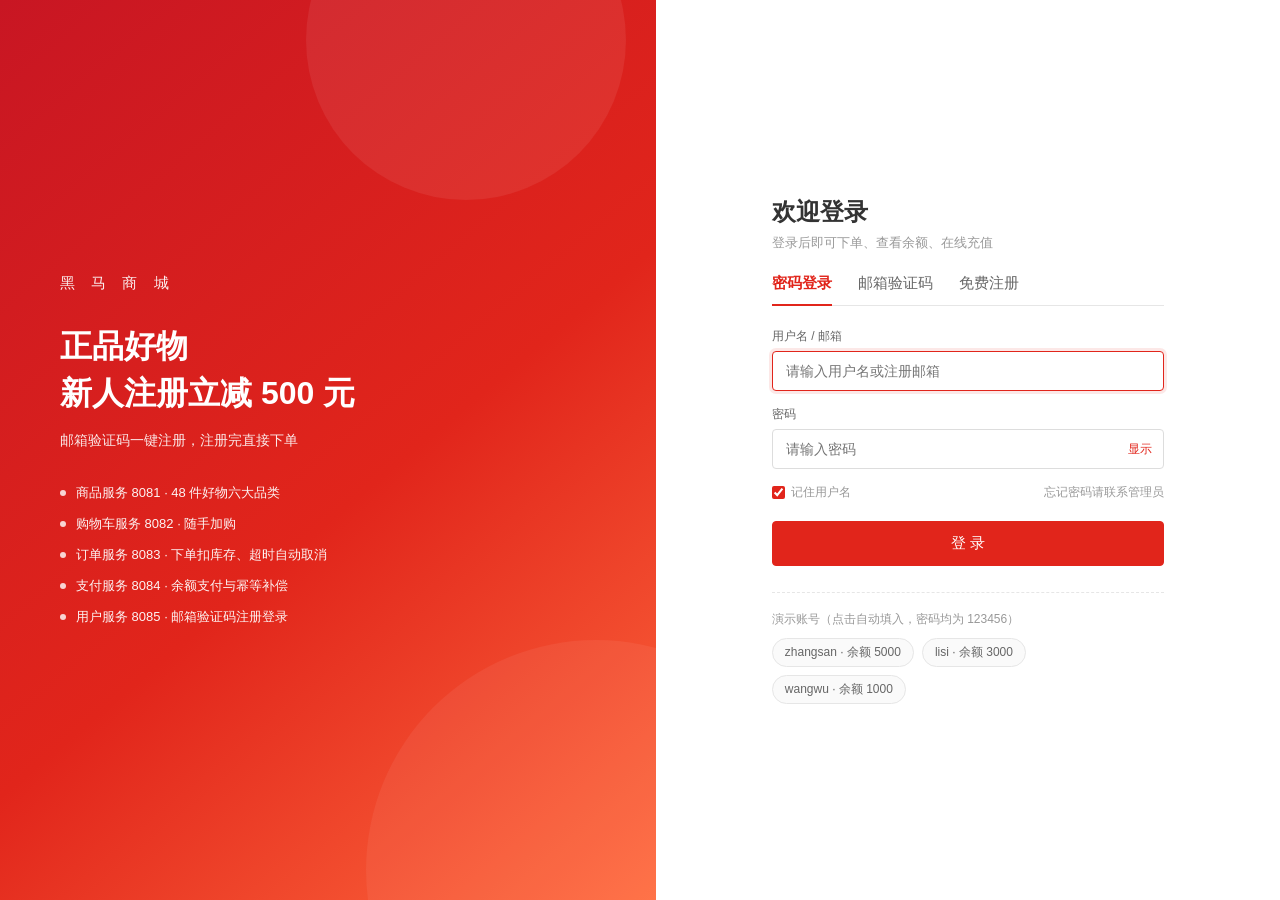
==== frontend/index.html @ a3d14e92 "hmall 微服务电商系统：5 个 Spring Cloud 服务 + 京东风格静态前端 - 服务：item / cart / order / pay / user，8081~8085，Nacos A" ====
<!DOCTYPE html>
<html lang="zh-CN">
<head>
<meta charset="UTF-8">
<meta name="viewport" content="width=device-width, initial-scale=1.0">
<title>黑马商城 · 正品低价、品质保障</title>
<link rel="stylesheet" href="styles.css">
</head>
<body>

<!-- ==================== 顶部工具条 ==================== -->
<div class="topbar">
  <div class="topbar-inner">
    <div class="tb-left">
      <span class="tb-loc">广东</span>
      <i class="tb-sep"></i>
      <span class="tb-hi">你好，<b id="tbUser">请登录</b></span>
      <a class="tb-accent" id="tbAuthLink" href="login.html">登录 / 注册</a>
    </div>
    <div class="tb-right">
      <button class="tb-link" data-nav="orders">我的订单</button>
      <i class="tb-sep"></i>
      <button class="tb-link" data-nav="recharge">我的钱包</button>
      <i class="tb-sep"></i>
      <button class="tb-link" id="logoutBtn">退出登录</button>
    </div>
  </div>
</div>

<!-- ==================== 主导航：LOGO + 搜索 + 购物车 ==================== -->
<div class="site-head">
  <div class="head-inner">
    <a class="logo" href="javascript:;" data-nav="shop">
      黑马商城<span class="logo-sub">H·MALL</span>
    </a>

    <div class="search">
      <div class="search-box">
        <input id="searchInput" type="text" autocomplete="off"
               placeholder="搜索商品，如 手机 / 耳机 / 华为 / 空调">
        <button id="searchBtn" class="search-btn">搜 索</button>
      </div>
      <div class="hotwords">
        <span class="hot-label">热门搜索：</span>
        <button data-kw="手机">手机</button>
        <button data-kw="耳机">耳机</button>
        <button data-kw="笔记本">笔记本</button>
        <button data-kw="空调">空调</button>
        <button data-kw="手表">手表</button>
        <button data-kw="充电宝">充电宝</button>
      </div>
    </div>

    <button class="cart-entry" data-nav="cart">
      <i class="cart-ico">&#128722;</i>
      <span>我的购物车</span>
      <em id="cartBadge" class="cart-badge hidden">0</em>
    </button>
  </div>
</div>

<main class="page">
  <!-- ==================== 商品页 ==================== -->
  <section id="view-shop" class="view active">

    <div class="hero">
      <!-- 左侧分类导航 -->
      <aside class="cats">
        <div class="cats-title">全部商品分类</div>
        <ul id="catList" class="cat-list"></ul>
      </aside>

      <!-- 中间主视觉 -->
      <div class="hero-mid">
        <div class="slider" id="slider">
          <div class="slide s1 active">
            <div class="slide-txt">
              <h2>数码好物节</h2>
              <p>手机 · 电脑 · 影音 全场现货</p>
              <span class="slide-tag">5 个微服务真实链路下单</span>
            </div>
          </div>
          <div class="slide s2">
            <div class="slide-txt">
              <h2>新人礼金 500 元</h2>
              <p>邮箱验证码注册即送，直接下单</p>
              <span class="slide-tag">注册 → 下单 → 支付 一步到位</span>
            </div>
          </div>
          <div class="slide s3">
            <div class="slide-txt">
              <h2>家电焕新季</h2>
              <p>空调 · 冰箱 · 洗衣机 一级能效</p>
              <span class="slide-tag">以旧换新 · 送装一体</span>
            </div>
          </div>
          <div class="slider-dots" id="sliderDots"></div>
        </div>

        <div class="hero-sub">
          <button class="sub-item" data-cat="手机通讯"><b>手机通讯</b><span>新品直降</span></button>
          <button class="sub-item" data-cat="电脑办公"><b>电脑办公</b><span>办公首选</span></button>
          <button class="sub-item" data-cat="家用电器"><b>家用电器</b><span>一级能效</span></button>
          <button class="sub-item" data-cat="影音娱乐"><b>影音娱乐</b><span>沉浸体验</span></button>
        </div>
      </div>

      <!-- 右侧用户卡 -->
      <aside class="user-card">
        <div class="uc-top">
          <i class="avatar" id="avatar">–</i>
          <div class="uc-id">
            <div class="uc-name" id="username">--</div>
            <div class="uc-tip">欢迎回到黑马商城</div>
          </div>
        </div>
        <div class="uc-balance">
          <span>账户余额</span>
          <div><b id="balance">--</b><small>元</small></div>
        </div>
        <div class="uc-actions">
          <button class="btn small primary" id="rechargeBtn">充值</button>
          <button class="btn small" data-nav="orders">我的订单</button>
        </div>
        <ul class="uc-service">
          <li><i>&#128666;</i> 极速配送 · 次日达</li>
          <li><i>&#128737;</i> 正品保障 · 假一赔十</li>
          <li><i>&#128295;</i> 7 天无理由退货</li>
        </ul>
      </aside>
    </div>

    <!-- 秒杀楼层 -->
    <section class="floor seckill-floor">
      <div class="floor-head">
        <h2><i class="sk-ico">&#9889;</i>限时秒杀</h2>
        <div class="sk-countdown">
          <span class="sk-cd-tip">距本场结束</span>
          <span class="sk-cd-box" id="skCd">--:--:--</span>
        </div>
        <span class="floor-tip" id="skTip">手慢无 · 每人限购一件</span>
      </div>
      <div id="seckillGrid" class="goods-grid sk-grid"></div>
      <div id="skEmpty" class="empty hidden">当前暂无进行中的秒杀活动</div>
    </section>

    <!-- 推荐楼层 -->
    <section class="floor">
      <div class="floor-head">
        <h2>为你推荐</h2>
        <span class="floor-tip" id="resultTip">全场好物</span>
      </div>
      <div id="productGrid" class="goods-grid"></div>
      <div id="shopEmpty" class="empty hidden">没有找到相关商品，换个关键词试试</div>
    </section>
  </section>

  <!-- ==================== 购物车页 ==================== -->
  <section id="view-cart" class="view">
    <div class="page-head">
      <h2>我的购物车</h2>
      <a href="javascript:;" data-nav="shop" class="back-link">继续购物 &gt;</a>
    </div>
    <div id="cartList" class="cart-list"></div>
    <div id="cartFooter" class="cart-footer hidden">
      <div class="cart-sum">合计（不含运费）：<b id="cartTotal">0.00</b> 元</div>
      <button id="checkoutBtn" class="btn primary">去结算</button>
    </div>
  </section>

  <!-- ==================== 订单页 ==================== -->
  <section id="view-orders" class="view">
    <div class="page-head">
      <h2>我的订单</h2>
      <a href="javascript:;" data-nav="shop" class="back-link">继续购物 &gt;</a>
    </div>
    <div id="orderList" class="order-list"></div>
  </section>
</main>

<footer class="foot">
  <div class="foot-inner">
    <div class="foot-links">
      <span>关于我们</span><span>联系我们</span><span>商家入驻</span><span>售后服务</span><span>隐私政策</span>
    </div>
    <p class="foot-note">黑马商城 hmall · Spring Cloud 微服务演示项目 · 商品 8081 / 购物车 8082 / 订单 8083 / 支付 8084 / 用户 8085</p>
  </div>
</footer>

<!-- 结算弹窗 -->
<div id="modal" class="modal-mask hidden">
  <div class="modal">
    <h3 id="modalTitle">确认订单</h3>
    <div id="modalBody"></div>
    <div class="modal-actions">
      <button class="btn" id="modalCancel">取消</button>
      <button class="btn primary" id="modalOk">确定</button>
    </div>
  </div>
</div>

<div id="toast" class="toast hidden"></div>

<script src="session.js"></script>
<script src="app.js"></script>
</body>
</html>
---- frontend/styles.css ----
/* ============================================================
   黑马商城 · 京东风格样式
   配色沿用京东：主红 #e1251b，页面底 #f4f4f4，正文 #333
   ============================================================ */
* { box-sizing: border-box; margin: 0; padding: 0; }

:root {
  --red: #e1251b;
  --red-dark: #c81623;
  --orange: #ff6700;
  --ink: #333;
  --ink-2: #666;
  --ink-3: #999;
  --line: #e6e6e6;
  --bg: #f4f4f4;
  --radius: 8px;
}

body {
  font-family: "PingFang SC", "Microsoft YaHei", "Noto Sans CJK SC", sans-serif;
  background: var(--bg);
  color: var(--ink);
  font-size: 14px;
  -webkit-font-smoothing: antialiased;
}
.hidden { display: none !important; }
button { font-family: inherit; }
a { text-decoration: none; color: inherit; }

/* ==================== 顶部工具条 ==================== */
.topbar { background: #e3e4e5; border-bottom: 1px solid #ddd; font-size: 12px; color: var(--ink-2); }
.topbar-inner {
  max-width: 1200px; margin: 0 auto; height: 32px;
  display: flex; align-items: center; justify-content: space-between;
}
.tb-left, .tb-right { display: flex; align-items: center; gap: 10px; }
.tb-loc { color: var(--ink-2); }
.tb-loc::before { content: "\1F4CD"; margin-right: 3px; font-size: 11px; }
.tb-sep { width: 1px; height: 12px; background: #ccc; display: inline-block; }
.tb-hi b { color: var(--ink-2); font-weight: 400; }
.tb-accent { color: var(--red); }
.tb-accent:hover { text-decoration: underline; }
.tb-link {
  border: none; background: none; padding: 0; font-size: 12px;
  color: var(--ink-2); cursor: pointer;
}
.tb-link:hover { color: var(--red); }

/* ==================== 主导航 ==================== */
.site-head { background: #fff; border-bottom: 2px solid var(--red); }
.head-inner {
  max-width: 1200px; margin: 0 auto; height: 96px;
  display: flex; align-items: center; gap: 40px;
}
.logo {
  font-size: 30px; font-weight: 800; color: var(--red);
  letter-spacing: 1px; flex: none; display: flex; align-items: baseline; gap: 6px;
}
.logo-sub {
  font-size: 11px; font-weight: 600; letter-spacing: 2px;
  color: #fff; background: var(--red); padding: 2px 6px; border-radius: 3px;
}
.search { flex: 1; max-width: 620px; }
.search-box {
  display: flex; height: 38px;
  border: 2px solid var(--red); border-radius: 0 2px 2px 0; overflow: hidden;
}
.search-box input {
  flex: 1; border: none; outline: none; padding: 0 12px;
  font-size: 14px; font-family: inherit; color: var(--ink);
}
.search-box input::placeholder { color: #b0b0b0; }
.search-btn {
  width: 84px; border: none; background: var(--red); color: #fff;
  font-size: 15px; letter-spacing: 2px; cursor: pointer;
}
.search-btn:hover { background: var(--red-dark); }
.hotwords {
  margin-top: 6px; font-size: 12px; color: var(--ink-3);
  display: flex; align-items: center; gap: 10px; flex-wrap: wrap;
}
.hotwords button {
  border: none; background: none; padding: 0; cursor: pointer;
  font-size: 12px; color: var(--ink-3);
}
.hotwords button:hover { color: var(--red); }
.hot-label { color: var(--ink-3); }

.cart-entry {
  flex: none; height: 38px; padding: 0 18px; margin-left: auto;
  border: 1px solid var(--line); background: #fff; cursor: pointer;
  display: flex; align-items: center; gap: 8px;
  font-size: 13px; color: var(--red); border-radius: 2px;
}
.cart-entry:hover { border-color: var(--red); background: #fff8f8; }
.cart-ico { font-size: 16px; font-style: normal; }
.cart-badge {
  min-width: 18px; height: 18px; line-height: 18px; padding: 0 5px;
  background: var(--red); color: #fff; border-radius: 9px;
  font-size: 11px; font-style: normal; text-align: center;
}

/* ==================== 页面容器 ==================== */
.page { max-width: 1200px; margin: 0 auto; padding: 12px 0 40px; min-height: 60vh; }
.view { display: none; }
.view.active { display: block; }

/* ==================== 首屏三栏 ==================== */
.hero {
  display: grid; grid-template-columns: 220px 1fr 250px;
  gap: 12px; margin-bottom: 18px;
}

/* 分类 */
.cats { background: #fff; border-radius: var(--radius); overflow: hidden; }
.cats-title {
  height: 42px; line-height: 42px; padding: 0 16px;
  background: #fafafa; border-bottom: 1px solid var(--line);
  font-size: 14px; font-weight: 700; color: var(--ink);
}
.cat-list { list-style: none; padding: 6px 0; }
.cat-list li {
  padding: 9px 16px; font-size: 13px; color: var(--ink-2);
  cursor: pointer; display: flex; justify-content: space-between; align-items: center;
}
.cat-list li:hover, .cat-list li.active { background: #fff5f5; color: var(--red); }
.cat-list li .cnt { font-size: 11px; color: #bbb; }
.cat-list li.on { color: var(--red); font-weight: 600; }

/* 轮播 */
.hero-mid { display: flex; flex-direction: column; gap: 12px; }
.slider {
  position: relative; height: 320px; border-radius: var(--radius);
  overflow: hidden;
}
.slide {
  position: absolute; inset: 0; opacity: 0; transition: opacity .5s;
  display: flex; align-items: center; padding: 0 56px;
  background-size: cover; background-position: center;
  /* 图还没加载出来时先露个底色，避免闪白 */
  background-color: #c81623;
}
.slide.active { opacity: 1; }
/* 左侧压一层暗色渐变：真实照片明暗不可控，不压的话白字会糊在图上 */
.slide::before {
  content: ""; position: absolute; inset: 0; z-index: 1;
  background: linear-gradient(90deg,
    rgba(0, 0, 0, .66) 0%,
    rgba(0, 0, 0, .46) 36%,
    rgba(0, 0, 0, .12) 62%,
    rgba(0, 0, 0, 0) 80%);
}
/* 轮播图：jpg 先写一遍当兜底，再用 image-set 让支持 webp 的浏览器挑 webp。
   两条声明顺序不能反 —— 不认识 image-set 的老内核会整条丢弃第一条之外的声明。 */
.slide.s1 {
  background-color: #c81623;
  background-image: url(images/banner1.jpg);
  background-image: image-set(url(images/banner1.webp) type("image/webp"),
                              url(images/banner1.jpg) type("image/jpeg"));
}
.slide.s2 {
  background-color: #5b3cc4;
  background-image: url(images/banner2.jpg);
  background-image: image-set(url(images/banner2.webp) type("image/webp"),
                              url(images/banner2.jpg) type("image/jpeg"));
}
.slide.s3 {
  background-color: #0d7a6f;
  background-image: url(images/banner3.jpg);
  background-image: image-set(url(images/banner3.webp) type("image/webp"),
                              url(images/banner3.jpg) type("image/jpeg"));
}
.slide-txt { position: relative; z-index: 2; color: #fff; text-shadow: 0 2px 10px rgba(0, 0, 0, .35); }
.slide-txt h2 { font-size: 34px; letter-spacing: 2px; margin-bottom: 10px; }
.slide-txt p { font-size: 15px; opacity: .92; margin-bottom: 18px; }
.slide-tag {
  display: inline-block; font-size: 12px; padding: 6px 14px;
  background: rgba(255,255,255,.22); border-radius: 20px;
}
.slider-dots {
  position: absolute; right: 24px; bottom: 18px; display: flex; gap: 7px; z-index: 3;
}
.slider-dots i {
  width: 20px; height: 4px; border-radius: 2px; background: rgba(255,255,255,.45);
  cursor: pointer; transition: .25s;
}
.slider-dots i.on { background: #fff; width: 28px; }

.hero-sub { display: grid; grid-template-columns: repeat(4, 1fr); gap: 12px; height: 88px; }
.sub-item {
  border: none; background: #fff; border-radius: var(--radius); cursor: pointer;
  display: flex; flex-direction: column; align-items: center; justify-content: center;
  gap: 4px; transition: .15s;
}
.sub-item b { font-size: 13px; color: var(--ink); }
.sub-item span { font-size: 11px; color: var(--ink-3); }
.sub-item:hover { transform: translateY(-2px); box-shadow: 0 6px 16px rgba(0,0,0,.08); }
.sub-item:hover b { color: var(--red); }

/* 用户卡 */
.user-card {
  background: #fff; border-radius: var(--radius); padding: 18px;
  display: flex; flex-direction: column;
}
.uc-top { display: flex; align-items: center; gap: 12px; padding-bottom: 16px; border-bottom: 1px dashed var(--line); }
.uc-id { min-width: 0; }
.uc-name { font-size: 15px; font-weight: 700; overflow: hidden; text-overflow: ellipsis; white-space: nowrap; }
.uc-tip { font-size: 12px; color: var(--ink-3); margin-top: 3px; }

.uc-balance { padding: 16px 0 14px; }
.uc-balance > span { font-size: 12px; color: var(--ink-3); }
.uc-balance div { margin-top: 4px; }
.uc-balance b { font-size: 26px; font-weight: 700; color: var(--red); }
.uc-balance small { font-size: 12px; color: var(--ink-2); margin-left: 4px; }

.uc-actions { display: flex; gap: 8px; }
.uc-actions .btn { flex: 1; }

.uc-service { list-style: none; margin-top: auto; padding-top: 14px; border-top: 1px dashed var(--line); }
.uc-service li { font-size: 12px; color: var(--ink-2); padding: 5px 0; }
.uc-service i { font-style: normal; margin-right: 6px; }

/* 头像 */
.avatar {
  width: 42px; height: 42px; border-radius: 50%; flex: none;
  background: linear-gradient(135deg, var(--red), var(--orange));
  color: #fff; font-size: 17px; font-weight: 700; font-style: normal;
  display: flex; align-items: center; justify-content: center;
}

/* ==================== 商品楼层 ==================== */
.floor { background: #fff; border-radius: var(--radius); padding: 20px 18px 24px; }
.floor-head {
  display: flex; align-items: baseline; justify-content: space-between;
  margin-bottom: 16px; padding-bottom: 12px; border-bottom: 1px solid var(--line);
}
.floor-head h2 { font-size: 20px; font-weight: 700; }
.floor-head h2::before {
  content: ""; display: inline-block; width: 4px; height: 18px;
  background: var(--red); margin-right: 8px; vertical-align: -2px; border-radius: 2px;
}
.floor-tip { font-size: 12px; color: var(--ink-3); }

.goods-grid { display: grid; grid-template-columns: repeat(5, 1fr); gap: 12px; }

.gd-card {
  border: 1px solid #f0f0f0; border-radius: var(--radius); background: #fff;
  overflow: hidden; display: flex; flex-direction: column;
  transition: .18s; position: relative;
}
.gd-card:hover { border-color: #f5c6c2; box-shadow: 0 8px 22px rgba(225,37,27,.12); transform: translateY(-2px); }
.gd-pic { position: relative; background: #fafafa; }
.gd-pic img { width: 100%; aspect-ratio: 1; object-fit: cover; display: block; }
.gd-tag {
  position: absolute; left: 8px; top: 8px; font-size: 11px;
  padding: 2px 6px; border-radius: 3px; color: #fff; background: var(--red);
}
.gd-tag.t-new { background: #2f8ee8; }
.gd-tag.t-hot { background: var(--orange); }
.gd-tag.t-flash { background: #b12ad4; }

.gd-body { padding: 10px 12px 12px; display: flex; flex-direction: column; gap: 6px; flex: 1; }
.gd-price { color: var(--red); font-weight: 700; font-size: 19px; line-height: 1.1; }
.gd-price i { font-size: 12px; font-style: normal; margin-right: 1px; }
.gd-price em { font-size: 11px; font-style: normal; color: var(--ink-3); font-weight: 400; margin-left: 6px; }
.gd-name {
  font-size: 13px; line-height: 1.45; color: var(--ink);
  display: -webkit-box; -webkit-line-clamp: 2; -webkit-box-orient: vertical;
  overflow: hidden; min-height: 38px;
}
.gd-sub {
  font-size: 11px; color: var(--ink-3); white-space: nowrap;
  overflow: hidden; text-overflow: ellipsis;
}
.gd-meta { display: flex; justify-content: space-between; font-size: 11px; color: var(--ink-3); }
.gd-foot { display: flex; align-items: center; gap: 6px; margin-top: auto; padding-top: 4px; }
.gd-foot .btn { flex: 1; }

/* ==================== 通用按钮 ==================== */
.btn {
  border: 1px solid var(--line); background: #fff; color: var(--ink);
  padding: 8px 16px; border-radius: 4px; font-size: 13px; cursor: pointer;
  transition: .15s; white-space: nowrap;
}
.btn:hover { border-color: var(--red); color: var(--red); }
.btn.primary { background: var(--red); border-color: var(--red); color: #fff; }
.btn.primary:hover { background: var(--red-dark); border-color: var(--red-dark); color: #fff; }
.btn.small { padding: 5px 12px; font-size: 12px; }
.btn.ghost { border-color: transparent; background: none; color: var(--ink-3); }
.btn.ghost:hover { color: var(--red); background: #fff5f5; border-color: transparent; }
.btn.block { width: 100%; padding: 12px; font-size: 15px; }
.btn:disabled { opacity: .45; cursor: not-allowed; }
.btn.primary:disabled { background: #f0a9a4; border-color: #f0a9a4; }

/* 数量选择器 */
.qty { display: flex; align-items: center; gap: 4px; }
.qty button {
  width: 24px; height: 24px; border: 1px solid var(--line); background: #fff;
  border-radius: 3px; cursor: pointer; font-size: 14px; color: var(--ink-2); line-height: 1;
}
.qty button:hover { border-color: var(--red); color: var(--red); }
.qty span { min-width: 24px; text-align: center; font-size: 13px; }

/* ==================== 页头 ==================== */
.page-head {
  display: flex; align-items: center; justify-content: space-between;
  margin-bottom: 14px; padding: 16px 4px 0;
}
.page-head h2 { font-size: 22px; font-weight: 700; }
.back-link { font-size: 13px; color: var(--ink-3); }
.back-link:hover { color: var(--red); }

/* ==================== 购物车 ==================== */
.cart-list { display: flex; flex-direction: column; gap: 10px; }
.cart-item {
  background: #fff; border-radius: var(--radius); padding: 16px 18px;
  display: flex; align-items: center; gap: 16px;
}
.cart-item:hover { background: #fffdfd; }
.cart-item img {
  width: 86px; height: 86px; border-radius: 6px; object-fit: cover;
  border: 1px solid #f0f0f0; background: #fafafa; flex: none;
}
.cart-item .cname { flex: 1; font-size: 14px; line-height: 1.5; }
.cart-item .cprice { color: var(--red); font-weight: 700; font-size: 16px; min-width: 96px; text-align: right; }
.cart-item .cprice::before { content: "¥"; font-size: 11px; margin-right: 1px; }

.cart-footer {
  margin-top: 14px; background: #fff; border-radius: var(--radius);
  padding: 14px 22px; display: flex; align-items: center; justify-content: flex-end; gap: 26px;
  position: sticky; bottom: 12px; box-shadow: 0 -2px 12px rgba(0,0,0,.06);
}
.cart-sum { font-size: 13px; color: var(--ink-2); }
.cart-sum b { color: var(--red); font-size: 24px; font-weight: 700; }

/* ==================== 订单 ==================== */
.order-card {
  background: #fff; border-radius: var(--radius); margin-bottom: 12px; overflow: hidden;
}
.order-head {
  display: flex; justify-content: space-between; align-items: center;
  padding: 12px 18px; background: #fafafa; border-bottom: 1px solid var(--line);
  font-size: 12px; color: var(--ink-3);
}
.order-status { font-size: 13px; font-weight: 700; }
.s1 { color: var(--orange); }
.s2 { color: #2e9e4f; }
.s3 { color: var(--ink-3); }

.order-body { padding: 14px 18px; display: flex; flex-direction: column; gap: 10px; }
.order-detail { display: flex; align-items: center; gap: 12px; font-size: 13px; color: var(--ink-2); }
.order-detail img {
  width: 54px; height: 54px; border-radius: 4px; object-fit: cover;
  border: 1px solid #f0f0f0; background: #fafafa; flex: none;
}
.order-detail .od-name { flex: 1; color: var(--ink); }
.order-total {
  display: flex; align-items: center; justify-content: flex-end; gap: 16px;
  padding: 0 18px 16px; font-size: 13px; color: var(--ink-2);
}
.order-total b { color: var(--red); font-size: 18px; }
.order-actions { display: flex; gap: 8px; }

/* ==================== 空态 ==================== */
.empty { text-align: center; color: var(--ink-3); padding: 70px 0; font-size: 14px; }
.empty.small { padding: 24px 0; font-size: 13px; }

/* ==================== 弹窗 ==================== */
.modal-mask {
  position: fixed; inset: 0; background: rgba(0,0,0,.45);
  display: flex; align-items: center; justify-content: center; z-index: 50;
}
.modal {
  background: #fff; border-radius: 10px; width: 430px; max-width: 92vw;
  padding: 24px; box-shadow: 0 20px 50px rgba(0,0,0,.2);
}
.modal h3 { font-size: 17px; margin-bottom: 16px; }
.modal h3.center { text-align: center; }
.modal label { display: block; font-size: 12px; color: var(--ink-2); margin: 12px 0 6px; }
.modal input {
  width: 100%; padding: 10px 12px; border: 1px solid #ddd; border-radius: 4px;
  font-size: 14px; font-family: inherit; outline: none;
}
.modal input:focus { border-color: var(--red); box-shadow: 0 0 0 3px rgba(225,37,27,.1); }
.modal .sum-line { display: flex; justify-content: space-between; padding: 7px 0; font-size: 13px; }
.modal .sum-line b { color: var(--red); }
.modal .sum-line.total { border-top: 1px solid #eee; margin-top: 6px; padding-top: 12px; font-weight: 700; }
.modal .sum-line.total span:last-child { color: var(--red); font-size: 16px; }
.modal-actions { display: flex; justify-content: flex-end; gap: 10px; margin-top: 22px; }
.hint { font-size: 12px; color: var(--ink-3); margin-top: 8px; line-height: 1.6; }
.hint.center { text-align: center; }
.warn { color: var(--red); }
.hint.warn { color: var(--red); font-weight: 600; }

/* ==================== Toast ==================== */
.toast {
  position: fixed; top: 50%; left: 50%; transform: translate(-50%, -50%);
  background: rgba(0,0,0,.82); color: #fff; padding: 12px 24px;
  border-radius: 6px; font-size: 14px; z-index: 80; max-width: 80vw;
  animation: toastIn .18s ease-out;
}
@keyframes toastIn { from { opacity: 0; transform: translate(-50%, -46%); } to { opacity: 1; } }
.toast.error { background: var(--red); }
.toast.success { background: #2e9e4f; }

/* ==================== 页脚 ==================== */
.foot { background: #fff; border-top: 1px solid var(--line); padding: 26px 0 30px; margin-top: 20px; }
.foot-inner { max-width: 1200px; margin: 0 auto; text-align: center; }
.foot-links { display: flex; justify-content: center; gap: 22px; font-size: 12px; color: var(--ink-2); }
.foot-links span { cursor: pointer; }
.foot-links span:hover { color: var(--red); }
.foot-note { font-size: 12px; color: #bbb; margin-top: 12px; }

/* ============================================================
   登录 / 注册页
   ============================================================ */
.auth-wrap {
  min-height: 100vh; display: grid; grid-template-columns: 1.05fr 1fr;
  background: #fff;
}
.auth-brand {
  position: relative; overflow: hidden;
  background: linear-gradient(140deg, #c81623 0%, #e1251b 55%, #ff6a3d 100%);
  color: #fff; padding: 56px 60px;
  display: flex; flex-direction: column; justify-content: center;
}
.auth-brand::before {
  content: ""; position: absolute; width: 320px; height: 320px; border-radius: 50%;
  background: rgba(255,255,255,.07); top: -120px; right: 30px;
}
.auth-brand::after {
  content: ""; position: absolute; width: 460px; height: 460px; border-radius: 50%;
  background: rgba(255,255,255,.06); right: -170px; bottom: -200px;
}
.auth-brand .logo {
  position: relative; font-size: 15px; letter-spacing: 6px; color: #fff;
  opacity: .92; margin-bottom: 30px; display: block; font-weight: 400;
}
.auth-brand h1 { position: relative; font-size: 32px; line-height: 1.45; margin-bottom: 16px; font-weight: 700; }
.auth-brand p { position: relative; font-size: 14px; opacity: .9; margin-bottom: 34px; }
.auth-brand ul { position: relative; list-style: none; display: flex; flex-direction: column; gap: 13px; }
.auth-brand li { font-size: 13px; opacity: .95; display: flex; align-items: center; gap: 10px; }
.auth-brand li::before {
  content: ""; width: 6px; height: 6px; border-radius: 50%; background: #fff; flex: none; opacity: .85;
}

.auth-panel { display: flex; align-items: center; justify-content: center; padding: 40px; background: #fff; }
.auth-card { width: 100%; max-width: 392px; }
.auth-card h2 { font-size: 24px; font-weight: 700; margin-bottom: 6px; }
.auth-sub { font-size: 13px; color: var(--ink-3); margin-bottom: 22px; }

/* 登录方式 tab */
.auth-tabs { display: flex; gap: 26px; border-bottom: 1px solid var(--line); margin-bottom: 22px; }
.auth-tab {
  border: none; background: none; padding: 0 0 12px; cursor: pointer;
  font-size: 15px; color: var(--ink-2); position: relative;
}
.auth-tab.active { color: var(--red); font-weight: 700; }
.auth-tab.active::after {
  content: ""; position: absolute; left: 0; right: 0; bottom: -1px;
  height: 2px; background: var(--red);
}

.field { margin-bottom: 15px; }
.field label { display: block; font-size: 12px; color: var(--ink-2); margin-bottom: 6px; }
.field input {
  width: 100%; padding: 11px 13px; border: 1px solid #ddd; border-radius: 4px;
  font-size: 14px; font-family: inherit; background: #fff; outline: none;
  transition: border-color .15s, box-shadow .15s;
}
.field input:focus { border-color: var(--red); box-shadow: 0 0 0 3px rgba(225,37,27,.1); }
.field input:disabled { background: #fafafa; color: #aaa; }

.pwd-field { position: relative; }
.pwd-field input { padding-right: 62px; }
.pwd-toggle {
  position: absolute; right: 4px; top: 50%; transform: translateY(-50%);
  border: none; background: none; color: var(--red); font-size: 12px;
  cursor: pointer; padding: 5px 8px; font-family: inherit;
}

/* 验证码一行 */
.code-row { display: flex; gap: 8px; }
.code-row input { flex: 1; min-width: 0; }
.code-btn {
  flex: none; width: 118px; border: 1px solid var(--red); background: #fff;
  color: var(--red); border-radius: 4px; font-size: 13px; cursor: pointer;
  font-family: inherit;
}
.code-btn:hover:not(:disabled) { background: #fff5f5; }
.code-btn:disabled { border-color: #ddd; color: #bbb; cursor: not-allowed; background: #fafafa; }

.auth-row {
  display: flex; justify-content: space-between; align-items: center;
  font-size: 12px; color: var(--ink-3); margin: 2px 0 20px;
}
.chk { display: flex; align-items: center; gap: 6px; cursor: pointer; }
.chk input { accent-color: var(--red); }
.link-muted { color: var(--ink-3); }

.form-tip {
  font-size: 12px; line-height: 1.6; padding: 9px 12px; border-radius: 4px;
  margin-bottom: 14px; background: #fff8e6; color: #9a6b00; border: 1px solid #ffe4a3;
}
.form-tip.ok { background: #f0fbf3; color: #1f7a3f; border-color: #bfe8cc; }

.auth-switch { text-align: center; font-size: 13px; color: var(--ink-3); margin-top: 18px; }
.auth-switch a { color: var(--red); }
.auth-switch a:hover { text-decoration: underline; }

.demo-accounts { margin-top: 26px; padding-top: 18px; border-top: 1px dashed var(--line); }
.demo-title { font-size: 12px; color: var(--ink-3); margin-bottom: 10px; }
.demo-chips { display: flex; flex-wrap: wrap; gap: 8px; }
.chip {
  border: 1px solid var(--line); background: #fafafa; border-radius: 16px;
  padding: 5px 12px; font-size: 12px; color: var(--ink-2); cursor: pointer;
  font-family: inherit; transition: .15s;
}
.chip:hover { border-color: var(--red); color: var(--red); background: #fff5f5; }

/* ============================================================
   充值页
   ============================================================ */
.recharge-wrap { min-height: 100vh; padding: 0 16px 60px; }
.recharge-head {
  max-width: 760px; margin: 0 auto; height: 68px;
  display: flex; align-items: center; justify-content: space-between;
}
.brand { font-size: 18px; font-weight: 700; color: var(--red); }
.brand-sub { font-size: 12px; color: var(--ink-3); font-weight: 400; margin-left: 6px; }
.head-actions { display: flex; align-items: center; gap: 16px; font-size: 13px; color: var(--ink-2); }
.head-actions a.btn { text-decoration: none; display: inline-block; }
.user-chip { display: flex; align-items: center; gap: 8px; }
.user-chip .avatar { width: 28px; height: 28px; font-size: 12px; }

.recharge-card {
  max-width: 760px; margin: 6px auto 0; background: #fff;
  border-radius: 10px; padding: 28px 30px 32px;
  box-shadow: 0 2px 14px rgba(0,0,0,.06);
}
.balance-panel {
  background: linear-gradient(120deg, #e1251b 0%, #ff6a3d 100%);
  border-radius: 8px; color: #fff; padding: 22px 26px;
  display: flex; align-items: center; justify-content: space-between; margin-bottom: 26px;
}
.balance-panel .label { font-size: 13px; opacity: .9; }
.balance-panel .amount { font-size: 34px; font-weight: 700; margin-top: 6px; letter-spacing: .5px; }
.balance-panel .amount small { font-size: 14px; font-weight: 400; margin-left: 5px; opacity: .9; }
.balance-tip { font-size: 12px; line-height: 1.7; opacity: .85; text-align: right; }

.section-title {
  display: flex; align-items: center; justify-content: space-between;
  font-size: 14px; font-weight: 600; margin-bottom: 12px;
}
.section-extra { font-size: 12px; font-weight: 400; color: var(--ink-3); }

.amount-grid { display: grid; grid-template-columns: repeat(3, 1fr); gap: 10px; margin-bottom: 14px; }
.amount-opt {
  border: 1px solid var(--line); background: #fff; border-radius: 6px;
  padding: 15px 8px; text-align: center; cursor: pointer;
  font-size: 18px; font-weight: 700; color: var(--ink); font-family: inherit; transition: .15s;
}
.amount-opt small { font-size: 12px; font-weight: 400; color: var(--ink-3); margin-left: 2px; }
.amount-opt:hover { border-color: var(--red); color: var(--red); }
.amount-opt.active { border-color: var(--red); background: #fff5f5; color: var(--red); }
.amount-opt.active small { color: var(--red); }

.custom-amount { display: flex; align-items: center; gap: 10px; margin-bottom: 26px; font-size: 13px; color: var(--ink-2); }
.custom-amount .prefix, .custom-amount .unit { flex: none; }
.custom-amount input {
  flex: 1; padding: 10px 13px; border: 1px solid #ddd; border-radius: 4px;
  font-size: 14px; font-family: inherit; min-width: 0; outline: none;
}
.custom-amount input:focus { border-color: var(--red); box-shadow: 0 0 0 3px rgba(225,37,27,.1); }

.channels { display: grid; grid-template-columns: repeat(3, 1fr); gap: 10px; margin-bottom: 24px; }
.channel {
  display: flex; align-items: center; gap: 10px;
  border: 1px solid var(--line); border-radius: 6px; padding: 13px;
  font-size: 13px; color: var(--ink); cursor: pointer; transition: .15s;
}
.channel:hover { border-color: var(--red); }
.channel.active { border-color: var(--red); background: #fff5f5; color: var(--red); font-weight: 600; }
.channel .dot { width: 15px; height: 15px; border-radius: 50%; flex: none; border: 1px solid #d0d0d0; background: #fff; }
.channel.active .dot { border: 5px solid var(--red); }

.record-block { margin-top: 30px; padding-top: 22px; border-top: 1px solid var(--line); }
.record-list { display: flex; flex-direction: column; }
.record {
  display: flex; align-items: center; justify-content: space-between;
  padding: 12px 0; border-bottom: 1px dashed #eee; font-size: 13px;
}
.record:last-child { border-bottom: none; }
.record .rchannel { font-weight: 600; color: var(--ink); }
.record .rright { text-align: right; }
.record .ramt { color: var(--red); font-weight: 700; font-size: 14px; }
.record .rno { font-size: 12px; color: var(--ink-3); margin-top: 4px; }

.success-icon {
  width: 52px; height: 52px; border-radius: 50%; margin: 0 auto 14px;
  background: #eafaf1; color: #2e9e4f; font-size: 13px; font-weight: 700;
  display: flex; align-items: center; justify-content: center;
}

/* ============================================================
   商品详情页
   ============================================================ */
.crumb { font-size: 12px; color: var(--ink-3); padding: 10px 2px 12px; }
.crumb a { color: var(--ink-3); }
.crumb a:hover { color: var(--red); }
.crumb-sep { margin: 0 6px; color: #ccc; }
.crumb span:last-child { color: var(--ink); }

.detail-main {
  display: grid; grid-template-columns: 400px 1fr; gap: 26px;
  background: #fff; border-radius: var(--radius); padding: 22px; margin-bottom: 16px;
}
.detail-gallery img {
  width: 100%; border-radius: 6px; border: 1px solid #f0f0f0;
  background: #fafafa; display: block;
}
.gallery-tip { font-size: 12px; color: var(--ink-3); text-align: center; margin-top: 12px; }

.detail-info h1 { font-size: 20px; line-height: 1.5; font-weight: 700; }
.d-sub { font-size: 13px; color: var(--red); margin-top: 10px; line-height: 1.6; }

.price-box {
  background: #f7f7f7; border-radius: 6px; padding: 14px 16px; margin: 16px 0;
  display: flex; align-items: baseline; gap: 12px; flex-wrap: wrap;
}
.pb-label { font-size: 12px; color: var(--ink-3); }
.pb-price { color: var(--red); font-size: 14px; }
.pb-price b { font-size: 30px; font-weight: 700; }
.pb-tag {
  background: var(--red); color: #fff; font-size: 11px;
  padding: 3px 8px; border-radius: 3px; align-self: center;
}

.d-meta {
  list-style: none; display: grid; grid-template-columns: repeat(4, 1fr);
  border-top: 1px dashed var(--line); border-bottom: 1px dashed var(--line);
  padding: 14px 0; margin-bottom: 18px;
}
.d-meta li { text-align: center; }
.d-meta span { display: block; font-size: 12px; color: var(--ink-3); }
.d-meta em { display: block; font-style: normal; font-size: 16px; font-weight: 700; margin-top: 5px; }
.d-meta em.red { color: var(--red); }

.d-buy { padding-bottom: 4px; }
.qty-row { display: flex; align-items: center; gap: 12px; font-size: 13px; color: var(--ink-2); margin-bottom: 18px; }
.qty-row .qty button { width: 30px; height: 30px; font-size: 15px; }
.qty-row .qty span { min-width: 42px; font-size: 14px; }
.qty-tip { font-size: 12px; color: var(--ink-3); }

.d-actions { display: flex; gap: 12px; }
.btn.big { padding: 13px 34px; font-size: 15px; }
.d-actions .btn { flex: 1; max-width: 210px; }

.d-service {
  list-style: none; display: flex; flex-wrap: wrap; gap: 20px;
  margin-top: 20px; font-size: 12px; color: var(--ink-2);
}
.d-service li::before { content: "\2713"; color: var(--red); margin-right: 5px; font-weight: 700; }

.detail-desc { background: #fff; border-radius: var(--radius); padding: 20px 22px; margin-bottom: 16px; }
.detail-desc h3 {
  font-size: 16px; margin-bottom: 14px; padding-left: 10px;
  border-left: 3px solid var(--red); line-height: 1.2;
}
.spec-table { width: 100%; border-collapse: collapse; font-size: 13px; }
.spec-table th {
  width: 130px; text-align: left; font-weight: 400; color: var(--ink-3);
  background: #fafafa; padding: 10px 14px; border: 1px solid #f0f0f0;
}
.spec-table td { padding: 10px 14px; border: 1px solid #f0f0f0; color: var(--ink); }
.desc-note { font-size: 12px; color: var(--ink-3); line-height: 1.8; margin-top: 14px; }

/* 同类推荐里的卡片整体可点 */
a.sim-card { text-decoration: none; color: inherit; }
a.sim-card:hover { border-color: #f5c6c2; box-shadow: 0 8px 22px rgba(225,37,27,.12); transform: translateY(-2px); }
a.sim-card .gd-name { min-height: 0; }

/* 首页卡片整块可点，但按钮点击不跳转 */
.gd-card[data-detail] { cursor: pointer; }
.gd-card[data-detail] .gd-name:hover { color: var(--red); }

/* 购物车里的图 / 商品名也能点回详情 */
.cart-item [data-detail] { cursor: pointer; }
.cart-item .cname[data-detail]:hover { color: var(--red); }

/* ============================================================
   限时秒杀楼层
   ============================================================ */
.seckill-floor { margin-bottom: 16px; }
.seckill-floor .floor-head { margin-bottom: 14px; }
.seckill-floor .floor-head h2::before { display: none; }
.sk-ico { color: var(--red); font-style: normal; font-size: 20px; margin-right: 6px; vertical-align: -1px; }
.sk-countdown { display: flex; align-items: center; gap: 6px; font-size: 12px; color: var(--ink-2); }
.sk-cd-box {
  background: #3d3d3d; color: #fff; font-family: Consolas, monospace;
  padding: 3px 8px; border-radius: 4px; letter-spacing: 1px; font-weight: 700;
}

.sk-grid .gd-card { border: 1px solid #ffe0dd; }
.sk-card .gd-pic img { aspect-ratio: 1; }
.sk-card .gd-price {
  display: flex; align-items: baseline; gap: 6px; flex-wrap: wrap;
}
.sk-card .gd-price .sk-now { color: var(--red); font-weight: 700; font-size: 20px; }
.sk-card .gd-price .sk-orig {
  font-size: 12px; color: var(--ink-3); font-weight: 400;
  text-decoration: line-through;
}
.sk-progress { margin-top: 2px; }
.sk-bar {
  height: 8px; background: #ffe3e1; border-radius: 5px; overflow: hidden;
}
.sk-bar i { display: block; height: 100%; background: linear-gradient(90deg, var(--red), #ff7a6b); border-radius: 5px; }
.sk-left { font-size: 11px; color: var(--ink-3); margin-top: 3px; }
.sk-grab { width: 100%; margin-top: 6px; }
.sk-grab:disabled { background: #c9c9c9; border-color: #c9c9c9; color: #fff; }

/* 秒杀价区间提示（"已抢光/已抢过"状态） */
.sk-done { font-size: 12px; color: var(--ink-3); text-align: center; padding: 6px 0; }


/* ============================================================
   响应式
   ============================================================ */
@media (max-width: 1240px) {
  .page, .head-inner, .topbar-inner, .foot-inner { max-width: 100%; padding-left: 16px; padding-right: 16px; }
  .goods-grid { grid-template-columns: repeat(4, 1fr); }
}
@media (max-width: 1000px) {
  .hero { grid-template-columns: 200px 1fr; }
  .detail-main { grid-template-columns: 320px 1fr; gap: 18px; }
  .user-card { display: none; }
  .goods-grid { grid-template-columns: repeat(3, 1fr); }
  .head-inner { gap: 20px; height: 84px; }
  .logo { font-size: 24px; }
  .cart-entry span { display: none; }
}
@media (max-width: 760px) {
  /* 搜索区在窄屏必须换行：logo + 搜索框 + 购物车按钮挤一行会顶出横向滚动条 */
  .head-inner { height: auto; flex-wrap: wrap; gap: 10px 12px; padding: 10px 0; }
  .logo { font-size: 22px; }
  .logo-sub { font-size: 10px; padding: 1px 4px; }
  .search { flex: 1 1 100%; max-width: none; order: 3; }
  .search-box { height: 34px; }
  .search-btn { width: 68px; font-size: 14px; letter-spacing: 1px; }
  .hotwords { display: none; }
  .cart-entry { height: 34px; padding: 0 12px; font-size: 13px; }
  /* 轮播标题 34px 在 375 宽下会折成两行，压到 24 并收窄左右留白 */
  .slide { padding: 0 20px; }
  .slide-txt h2 { font-size: 24px; letter-spacing: 1px; margin-bottom: 8px; }
  .slide-txt p { font-size: 13px; margin-bottom: 12px; }
  .slide-tag { font-size: 11px; padding: 4px 10px; }
  /* 秒杀楼层头部三个元素挤一行会把「限时秒杀」压折，小屏去掉右侧提示 */
  .seckill-floor .floor-head { gap: 8px; }
  .seckill-floor .floor-head h2 { font-size: 16px; white-space: nowrap; }
  .seckill-floor .floor-tip { display: none; }
  .sk-countdown { font-size: 11px; gap: 4px; }
  .sk-cd-box { padding: 2px 6px; }
  .hero { grid-template-columns: 1fr; }
  .detail-main { grid-template-columns: 1fr; }
  .d-meta { grid-template-columns: repeat(2, 1fr); gap: 12px 0; }
  .d-actions .btn { max-width: none; }
  .cats { display: none; }
  .hero-sub { grid-template-columns: repeat(2, 1fr); height: auto; }
  .sub-item { padding: 12px 0; }
  .goods-grid { grid-template-columns: repeat(2, 1fr); }
  .auth-wrap { grid-template-columns: 1fr; }
  .auth-brand { display: none; }
  .auth-panel { padding: 28px 16px; }
  .recharge-card { padding: 22px 18px 26px; }
  .amount-grid { grid-template-columns: repeat(2, 1fr); }
  .channels { grid-template-columns: 1fr; }
  .cart-item { flex-wrap: wrap; }
  .tb-hi, .tb-accent { display: none; }
}
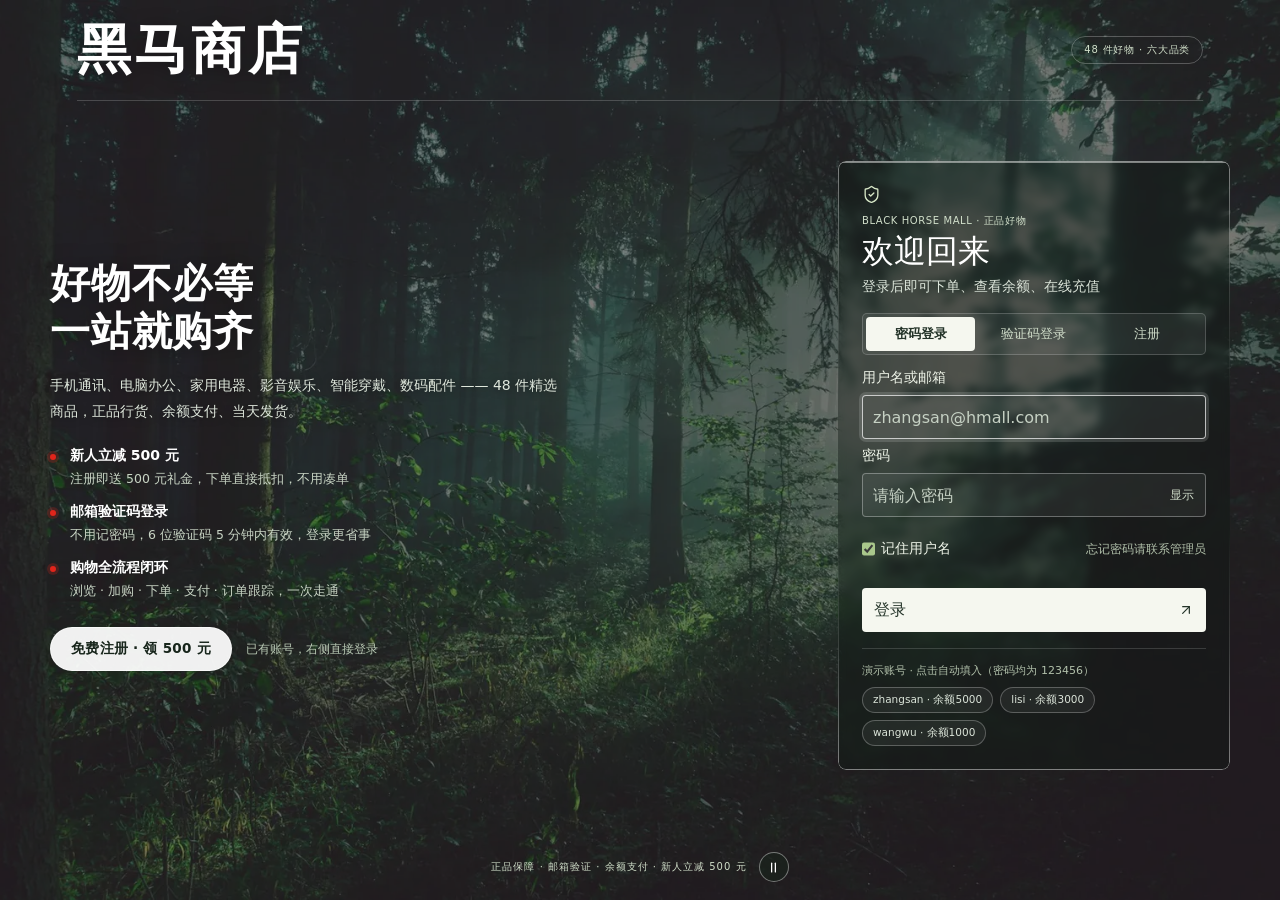
==== commit 4cb7e4b8: "秒杀：场次按时间自动轮转（修好活动过期没商品）+ 高并发压测演示" ====
--- a/frontend/index.html
+++ b/frontend/index.html
@@ -130,18 +130,74 @@
       </aside>
     </div>
 
-    <!-- 秒杀楼层 -->
+    <!-- 秒杀楼层：场次由服务端按时间自动轮换，前端只显示「第几场 + 倒计时」 -->
     <section class="floor seckill-floor">
       <div class="floor-head">
         <h2><i class="sk-ico">&#9889;</i>限时秒杀</h2>
+        <div class="sk-round">
+          <span class="sk-round-no" id="skRoundNo">-- 场</span>
+          <span class="sk-round-time" id="skRoundTime">--:-- – --:--</span>
+        </div>
         <div class="sk-countdown">
           <span class="sk-cd-tip">距本场结束</span>
           <span class="sk-cd-box" id="skCd">--:--:--</span>
         </div>
-        <span class="floor-tip" id="skTip">手慢无 · 每人限购一件</span>
+        <span class="floor-tip" id="skTip">每 10 分钟换一场 · 每人每场限购一件</span>
       </div>
       <div id="seckillGrid" class="goods-grid sk-grid"></div>
-      <div id="skEmpty" class="empty hidden">当前暂无进行中的秒杀活动</div>
+      <div id="skEmpty" class="empty hidden">本场暂无秒杀，下一场马上开始</div>
+    </section>
+
+    <!-- 高并发演示：服务端真开线程池打并发，不是前端动画 -->
+    <section class="floor bench-floor">
+      <div class="floor-head">
+        <h2>高并发抢购演示</h2>
+        <span class="floor-tip">走真实的「原子扣库存 + 唯一索引」链路，跑完自动回滚库存</span>
+      </div>
+      <div class="bench">
+        <div class="bench-side">
+          <div class="bench-field">
+            <label>并发线程</label>
+            <div class="bench-seg" id="benchSeg">
+              <button type="button" data-c="50">50</button>
+              <button type="button" data-c="100" class="on">100</button>
+              <button type="button" data-c="200">200</button>
+            </div>
+          </div>
+          <div class="bench-field">
+            <label>压测商品</label>
+            <select id="benchTarget"></select>
+          </div>
+          <div class="bench-actions">
+            <button type="button" class="btn primary" id="benchRun">开始压测</button>
+            <button type="button" class="btn ghost small" id="benchReset">重置本场</button>
+          </div>
+        </div>
+        <div class="bench-main">
+          <div class="bench-metrics">
+            <div class="m"><b id="bmSuccess">--</b><span>抢购成功</span></div>
+            <div class="m"><b id="bmSoldOut">--</b><span>售罄拦截</span></div>
+            <div class="m"><b id="bmDup">--</b><span>重复拦截</span></div>
+            <div class="m"><b id="bmQps">--</b><span>QPS</span></div>
+            <div class="m"><b id="bmElapsed">--</b><span>总耗时 ms</span></div>
+            <div class="m"><b id="bmP95">--</b><span>P95 延迟 ms</span></div>
+          </div>
+          <div class="bench-bar">
+            <i class="ok" id="bmBarOk" style="width:0%"></i>
+            <i class="out" id="bmBarOut" style="width:0%"></i>
+          </div>
+          <div class="bench-legend">
+            <span><i class="dot ok"></i>抢到 <b id="bmLegendOk">0</b></span>
+            <span><i class="dot out"></i>没抢到 <b id="bmLegendOut">0</b></span>
+            <span class="bench-stock" id="bmStock">本场库存 -- / --</span>
+          </div>
+          <div class="bench-msg" id="bmMsg">选好并发数，点「开始压测」看真实战况</div>
+          <p class="bench-note">
+            每个并发都是一个独立虚拟用户，真实走一遍抢购：抢到的件数永远不会超过本场库存，
+            多出来的请求全部落在「售罄」或「重复拦截」上 —— 这就是不超卖的证据。
+          </p>
+        </div>
+      </div>
     </section>
 
     <!-- 推荐楼层 -->
--- a/frontend/styles.css
+++ b/frontend/styles.css
@@ -412,111 +412,261 @@
 .foot-note { font-size: 12px; color: #bbb; margin-top: 12px; }
 
 /* ============================================================
-   登录 / 注册页
+   登录 / 注册页 —— 全屏照片 + 毛玻璃卡片
+   版式照搬 D:\Codexprogram\lumora-workbench 的 auth-screen/auth-card：
+   全屏背景图层层压暗、liquid-glass 发丝渐变描边、衬线标题、浅色实心按钮
    ============================================================ */
-.auth-wrap {
-  min-height: 100vh; display: grid; grid-template-columns: 1.05fr 1fr;
-  background: #fff;
-}
-.auth-brand {
-  position: relative; overflow: hidden;
-  background: linear-gradient(140deg, #c81623 0%, #e1251b 55%, #ff6a3d 100%);
-  color: #fff; padding: 56px 60px;
-  display: flex; flex-direction: column; justify-content: center;
-}
-.auth-brand::before {
-  content: ""; position: absolute; width: 320px; height: 320px; border-radius: 50%;
-  background: rgba(255,255,255,.07); top: -120px; right: 30px;
-}
-.auth-brand::after {
-  content: ""; position: absolute; width: 460px; height: 460px; border-radius: 50%;
-  background: rgba(255,255,255,.06); right: -170px; bottom: -200px;
-}
-.auth-brand .logo {
-  position: relative; font-size: 15px; letter-spacing: 6px; color: #fff;
-  opacity: .92; margin-bottom: 30px; display: block; font-weight: 400;
-}
-.auth-brand h1 { position: relative; font-size: 32px; line-height: 1.45; margin-bottom: 16px; font-weight: 700; }
-.auth-brand p { position: relative; font-size: 14px; opacity: .9; margin-bottom: 34px; }
-.auth-brand ul { position: relative; list-style: none; display: flex; flex-direction: column; gap: 13px; }
-.auth-brand li { font-size: 13px; opacity: .95; display: flex; align-items: center; gap: 10px; }
-.auth-brand li::before {
-  content: ""; width: 6px; height: 6px; border-radius: 50%; background: #fff; flex: none; opacity: .85;
-}
-
-.auth-panel { display: flex; align-items: center; justify-content: center; padding: 40px; background: #fff; }
-.auth-card { width: 100%; max-width: 392px; }
-.auth-card h2 { font-size: 24px; font-weight: 700; margin-bottom: 6px; }
-.auth-sub { font-size: 13px; color: var(--ink-3); margin-bottom: 22px; }
-
-/* 登录方式 tab */
-.auth-tabs { display: flex; gap: 26px; border-bottom: 1px solid var(--line); margin-bottom: 22px; }
+.auth-body { background: #17251b; }
+
+.auth-screen {
+  position: relative; isolation: isolate;
+  min-height: 100svh; display: grid; grid-template-rows: auto 1fr auto;
+  color: #fff; background: #17251b;
+  font-family: system-ui, -apple-system, "Microsoft YaHei", sans-serif;
+}
+
+/* 背景三层固定定位，卡片区再长也不会露出空白 */
+.auth-photo, .auth-shade, .video-stack { position: fixed; inset: 0; pointer-events: none; }
+.auth-photo {
+  z-index: -4;
+  background: #17251b url(images/login-bg.jpg) center / cover no-repeat;
+  /* 顺序不能反：老内核不认 image-set 时整条丢弃，靠上一行的 jpg 兜底 */
+  background-image: image-set(url(images/login-bg.webp) type("image/webp"),
+                              url(images/login-bg.jpg) type("image/jpeg"));
+  background-position: center; background-size: cover; background-repeat: no-repeat;
+}
+/* 视频层夹在静图与蒙版之间：video 没就绪时看到的是 jpg，不会闪黑 */
+.video-stack { z-index: -3; overflow: hidden; }
+.hero-video {
+  position: absolute; inset: 0; width: 100%; height: 100%; object-fit: cover;
+  opacity: 0; transition: opacity 1000ms ease-in-out;
+}
+.hero-video.active { opacity: 1; }
+.auth-shade { z-index: -2; background: rgba(13, 23, 18, .52); }
+
+.auth-top {
+  display: flex; align-items: center; justify-content: space-between; gap: 10px;
+  margin: 0 6%; padding: 22px 0; border-bottom: 1px solid #ffffff30;
+}
+.wordmark {
+  color: #fff;
+  /* 中文不用斜体（浏览器会伪斜，很难看），改用衬线正体拉大字重与字号 */
+  font: 600 clamp(38px, 4.2vw, 64px)/1.05 "Songti SC", "Source Han Serif SC",
+        "Noto Serif CJK SC", "STSong", "SimSun", Georgia, serif;
+  letter-spacing: .06em; text-shadow: 0 2px 18px rgba(0, 0, 0, .35);
+}
+.auth-badge {
+  font-size: 10px; letter-spacing: .08em; color: #d1dfca;
+  border: 1px solid #ffffff40; border-radius: 999px; padding: 6px 12px; white-space: nowrap;
+}
+
+/* ---- 主区：左文案 / 右卡片 ---- */
+.auth-main {
+  display: grid; grid-template-columns: minmax(0, 1fr) 392px;
+  gap: clamp(32px, 5vw, 80px); align-items: center;
+  width: min(100% - 48px, 1180px); margin: 0 auto; padding: 20px 0 28px;
+}
+.auth-main .auth-card { width: 100%; max-width: 392px; margin: 0; justify-self: end; }
+
+/* ---- 左栏：商品 + 新人福利 ---- */
+.auth-hero { color: #fff; max-width: 520px; }
+.hero-eyebrow {
+  font-size: 11px; letter-spacing: .16em; color: #cfe0c6; margin-bottom: 14px;
+}
+.hero-title {
+  font: 600 clamp(30px, 3.1vw, 46px)/1.22 "Songti SC", "Source Han Serif SC",
+        "Noto Serif CJK SC", "STSong", "SimSun", Georgia, serif;
+  letter-spacing: .02em; margin: 0 0 16px;
+  text-shadow: 0 2px 24px rgba(0, 0, 0, .4);
+}
+.hero-lead {
+  font-size: 14px; line-height: 1.85; color: #dfe7dc; margin: 0 0 22px;
+  text-shadow: 0 1px 10px rgba(0, 0, 0, .45);
+}
+.hero-points { list-style: none; margin: 0 0 26px; padding: 0; display: grid; gap: 14px; }
+.hero-points li { position: relative; padding-left: 20px; }
+/* 用小红点呼应商城主色，和深绿背景区分开 */
+.hero-points li::before {
+  content: ""; position: absolute; left: 0; top: 7px;
+  width: 6px; height: 6px; border-radius: 50%; background: var(--red, #e1251b);
+  box-shadow: 0 0 0 3px rgba(225, 37, 27, .22);
+}
+.hero-points b { display: block; font-size: 14px; font-weight: 600; margin-bottom: 3px; }
+.hero-points span { font-size: 12.5px; line-height: 1.7; color: #c8d4c4; }
+
+.hero-cta { display: flex; align-items: center; gap: 14px; flex-wrap: wrap; }
+.hero-btn {
+  padding: 12px 20px; cursor: pointer;
+  border: 1px solid #ffffffa0; border-radius: 999px;
+  background: #ffffffee; color: #17251b;
+  font-size: 13.5px; font-weight: 600; letter-spacing: .02em;
+  transition: transform .15s, background .15s;
+}
+.hero-btn:hover { background: #fff; transform: translateY(-1px); }
+.hero-btn:focus-visible { outline: 2px solid #fff; outline-offset: 3px; }
+.hero-note { font-size: 12px; color: #b9c9b4; }
+
+/* ---- 毛玻璃卡片 ---- */
+.auth-card {
+  width: min(calc(100% - 32px), 392px); margin: 20px auto; align-self: center;
+  padding: 24px; border-radius: 8px; background: rgba(16, 26, 21, .42);
+}
+.liquid-glass {
+  position: relative; isolation: isolate; overflow: hidden; border: 0;
+  background-blend-mode: luminosity;
+  -webkit-backdrop-filter: blur(4px); backdrop-filter: blur(4px);
+  box-shadow: inset 0 1px 1px rgba(255, 255, 255, .1);
+}
+/* 1.4px 发丝描边：用渐变 + mask 只留边框那一圈 */
+.liquid-glass::before {
+  content: ""; position: absolute; z-index: 0; inset: 0; padding: 1.4px; border-radius: inherit;
+  background: linear-gradient(180deg, rgba(255, 255, 255, .45), rgba(255, 255, 255, .15) 20%,
+                              transparent 40%, transparent 60%, rgba(255, 255, 255, .15) 80%,
+                              rgba(255, 255, 255, .45));
+  -webkit-mask: linear-gradient(#fff 0 0) content-box, linear-gradient(#fff 0 0);
+  -webkit-mask-composite: xor; mask-composite: exclude; pointer-events: none;
+}
+.liquid-glass > * { position: relative; z-index: 1; }
+
+.auth-symbol { display: flex; color: #d4e4c4; }
+.auth-eyebrow { font-size: 10px; color: #d1dfca; margin-top: 10px; letter-spacing: .06em; }
+.auth-card h1 {
+  font-family: "Instrument Serif", "Source Han Serif SC", "Noto Serif CJK SC", "Songti SC", "STSong", "SimSun", Georgia, serif;
+  font-size: 32px; font-weight: 400; line-height: 1.15; margin: 5px 0;
+}
+.auth-subtitle { font-size: 14px; color: #dbe4d9; line-height: 1.6; }
+
+/* ---- 三种方式的分段控件（替代原来的下划线 tab） ---- */
+.auth-tabs {
+  display: grid; grid-template-columns: repeat(3, 1fr); gap: 4px; margin-top: 16px;
+  padding: 3px; border: 1px solid #ffffff30; border-radius: 5px; background: #ffffff0e;
+}
 .auth-tab {
-  border: none; background: none; padding: 0 0 12px; cursor: pointer;
-  font-size: 15px; color: var(--ink-2); position: relative;
-}
-.auth-tab.active { color: var(--red); font-weight: 700; }
-.auth-tab.active::after {
-  content: ""; position: absolute; left: 0; right: 0; bottom: -1px;
-  height: 2px; background: var(--red);
-}
-
-.field { margin-bottom: 15px; }
-.field label { display: block; font-size: 12px; color: var(--ink-2); margin-bottom: 6px; }
-.field input {
-  width: 100%; padding: 11px 13px; border: 1px solid #ddd; border-radius: 4px;
-  font-size: 14px; font-family: inherit; background: #fff; outline: none;
+  border: 0; background: none; color: #cfdcc9; font: inherit; font-size: 13px;
+  padding: 8px 4px; border-radius: 4px; cursor: pointer; transition: .15s;
+}
+.auth-tab:hover { color: #fff; }
+.auth-tab.active { background: #f5f7ef; color: #233328; font-weight: 600; }
+
+/* ---- 表单 ---- */
+.auth-form { display: grid; gap: 8px; margin-top: 14px; }
+.auth-form label { font-size: 14px; color: #eef4e8; }
+.auth-form input {
+  width: 100%; min-width: 0; min-height: 44px; padding: 9px 10px;
+  border: 1px solid #ffffff50; border-radius: 4px; color: inherit;
+  background: #ffffff0e; font-size: 16px; font-family: inherit; outline: none;
   transition: border-color .15s, box-shadow .15s;
 }
-.field input:focus { border-color: var(--red); box-shadow: 0 0 0 3px rgba(225,37,27,.1); }
-.field input:disabled { background: #fafafa; color: #aaa; }
-
-.pwd-field { position: relative; }
-.pwd-field input { padding-right: 62px; }
+.auth-form input::placeholder { color: #c6d1c4; }
+.auth-form input:focus { border-color: #ffffffb3; box-shadow: 0 0 0 3px rgba(255, 255, 255, .14); }
+
+.auth-input-wrap { position: relative; }
+.auth-input-wrap input { padding-right: 64px; }
 .pwd-toggle {
-  position: absolute; right: 4px; top: 50%; transform: translateY(-50%);
-  border: none; background: none; color: var(--red); font-size: 12px;
-  cursor: pointer; padding: 5px 8px; font-family: inherit;
-}
-
-/* 验证码一行 */
-.code-row { display: flex; gap: 8px; }
-.code-row input { flex: 1; min-width: 0; }
+  position: absolute; right: 2px; top: 50%; transform: translateY(-50%);
+  border: 0; background: none; color: #cfdcc9; font-size: 12px; font-family: inherit;
+  cursor: pointer; padding: 6px 10px;
+}
+.pwd-toggle:hover { color: #fff; }
+
+.code-field { display: grid; grid-template-columns: minmax(0, 1fr) auto; gap: 8px; }
 .code-btn {
-  flex: none; width: 118px; border: 1px solid var(--red); background: #fff;
-  color: var(--red); border-radius: 4px; font-size: 13px; cursor: pointer;
-  font-family: inherit;
-}
-.code-btn:hover:not(:disabled) { background: #fff5f5; }
-.code-btn:disabled { border-color: #ddd; color: #bbb; cursor: not-allowed; background: #fafafa; }
+  padding: 0 12px; border: 1px solid #ffffff50; border-radius: 4px; white-space: nowrap;
+  background: #ffffff0e; color: #e1efcc; font-size: 14px; font-family: inherit;
+  cursor: pointer; transition: .15s;
+}
+.code-btn:hover:not(:disabled) { background: #ffffff1f; }
+.code-btn:disabled { opacity: .55; cursor: not-allowed; }
 
 .auth-row {
+  display: flex; align-items: center; justify-content: space-between;
+  font-size: 12px; color: #c2d0bc; margin: 2px 0;
+}
+.chk { display: flex; align-items: center; gap: 6px; cursor: pointer; }
+.chk input { width: 13px; height: 13px; accent-color: #a9c78b; }
+.link-muted { color: #b2c1ab; }
+
+.auth-submit {
   display: flex; justify-content: space-between; align-items: center;
-  font-size: 12px; color: var(--ink-3); margin: 2px 0 20px;
-}
-.chk { display: flex; align-items: center; gap: 6px; cursor: pointer; }
-.chk input { accent-color: var(--red); }
-.link-muted { color: var(--ink-3); }
+  min-height: 44px; margin-top: 7px; padding: 9px 12px; border: 0; border-radius: 4px;
+  background: #f5f7ef; color: #233328; font-size: 16px; font-family: inherit;
+  cursor: pointer; transition: .15s;
+}
+.auth-submit:hover:not(:disabled) { background: #fff; }
+.auth-submit:disabled { opacity: .55; cursor: not-allowed; }
+.btn-arrow { flex: none; }
 
 .form-tip {
-  font-size: 12px; line-height: 1.6; padding: 9px 12px; border-radius: 4px;
-  margin-bottom: 14px; background: #fff8e6; color: #9a6b00; border: 1px solid #ffe4a3;
-}
-.form-tip.ok { background: #f0fbf3; color: #1f7a3f; border-color: #bfe8cc; }
-
-.auth-switch { text-align: center; font-size: 13px; color: var(--ink-3); margin-top: 18px; }
-.auth-switch a { color: var(--red); }
-.auth-switch a:hover { text-decoration: underline; }
-
-.demo-accounts { margin-top: 26px; padding-top: 18px; border-top: 1px dashed var(--line); }
-.demo-title { font-size: 12px; color: var(--ink-3); margin-bottom: 10px; }
-.demo-chips { display: flex; flex-wrap: wrap; gap: 8px; }
+  font-size: 12px; line-height: 1.6; padding: 9px 11px; border-radius: 4px;
+  background: #ffffff14; color: #f0e6c8; border: 1px solid #ffffff33;
+}
+.form-tip.ok { color: #d7ecc0; border-color: #ffffff40; }
+
+.auth-hint { font-size: 12px; line-height: 1.6; color: #b2c1ab; }
+.auth-hint b { color: #e1efcc; }
+
+/* ---- 演示账号 ---- */
+.demo-accounts { margin-top: 16px; padding-top: 14px; border-top: 1px solid #ffffff26; }
+.demo-title { font-size: 11px; color: #b2c1ab; margin-bottom: 9px; }
+.demo-chips { display: flex; flex-wrap: wrap; gap: 7px; }
 .chip {
   border: 1px solid var(--line); background: #fafafa; border-radius: 16px;
   padding: 5px 12px; font-size: 12px; color: var(--ink-2); cursor: pointer;
   font-family: inherit; transition: .15s;
 }
 .chip:hover { border-color: var(--red); color: var(--red); background: #fff5f5; }
+/* 登录卡片里的 chip 换成玻璃款（充值页仍是上面的浅色款） */
+.auth-card .chip {
+  border-color: #ffffff40; background: #ffffff0e; border-radius: 999px;
+  padding: 5px 10px; font-size: 10.5px; color: #dbe4d9; white-space: nowrap;
+}
+.auth-card .chip:hover { background: #ffffff1f; border-color: #ffffff80; color: #fff; }
+
+.auth-footer {
+  display: flex; align-items: center; justify-content: center; gap: 12px;
+  padding: 14px 16px 18px; text-align: center;
+  font-size: 10px; letter-spacing: .1em; color: #d1dfca;
+}
+/* 背景视频的播放 / 暂停（跟随系统的「减弱动态效果」设置初始化） */
+.auth-motion {
+  display: grid; place-items: center; flex: none;
+  width: 30px; height: 30px; padding: 0; cursor: pointer;
+  border: 1px solid #ffffff66; border-radius: 50%;
+  background: #17251b80; color: #fff;
+  transition: background .15s, border-color .15s;
+}
+.auth-motion:hover { background: #17251bcc; border-color: #ffffffa0; }
+.auth-motion:focus-visible { outline: 2px solid #fff; outline-offset: 2px; }
+
+/* 系统开了「减少动态效果」：不自动播放、也不要淡入淡出 */
+@media (prefers-reduced-motion: reduce) {
+  .hero-video { transition: none; }
+}
+
+/* 平板及以下：左栏收掉，回到单列居中（福利说明在注册表单里还有一份） */
+@media (max-width: 980px) {
+  .auth-main { grid-template-columns: minmax(0, 1fr); justify-items: center; padding: 14px 0 20px; }
+  .auth-main .auth-card { justify-self: center; }
+  .auth-hero { display: none; }
+  /* 压测面板：控制区移到指标上方 */
+  .bench { grid-template-columns: minmax(0, 1fr); gap: 16px; }
+  .bench-metrics { grid-template-columns: repeat(3, minmax(0, 1fr)); }
+  .bench-field select { max-width: none; }
+}
+
+@media (max-width: 760px) {
+  .auth-top { margin: 0 16px; padding: 16px 0; }
+  .wordmark { font-size: 30px; }
+  .auth-badge { display: none; }
+  .auth-main { width: calc(100% - 24px); }
+  .auth-main .auth-card { padding: 20px; margin: 0; }
+  .auth-card h1 { font-size: 26px; }
+  .auth-subtitle { font-size: 13px; }
+  .auth-tab { font-size: 12px; padding: 7px 2px; }
+  .auth-form label { font-size: 13px; }
+  .auth-footer { font-size: 10px; letter-spacing: .04em; padding: 12px 12px 16px; }
+}
+
 
 /* ============================================================
    充值页
@@ -715,13 +865,101 @@
 .sk-bar {
   height: 8px; background: #ffe3e1; border-radius: 5px; overflow: hidden;
 }
-.sk-bar i { display: block; height: 100%; background: linear-gradient(90deg, var(--red), #ff7a6b); border-radius: 5px; }
-.sk-left { font-size: 11px; color: var(--ink-3); margin-top: 3px; }
+.sk-bar i { display: block; height: 100%; background: linear-gradient(90deg, var(--red), #ff7a6b); border-radius: 5px; transition: width .3s; }
+.sk-left {
+  display: flex; align-items: center; justify-content: space-between;
+  font-size: 11px; color: var(--ink-3); margin-top: 3px;
+}
+.sk-left b { color: var(--red); font-weight: 600; }
 .sk-grab { width: 100%; margin-top: 6px; }
 .sk-grab:disabled { background: #c9c9c9; border-color: #c9c9c9; color: #fff; }
 
 /* 秒杀价区间提示（"已抢光/已抢过"状态） */
 .sk-done { font-size: 12px; color: var(--ink-3); text-align: center; padding: 6px 0; }
+
+/* ---- 场次条：第 N 场 / 时间段 ---- */
+.sk-round { display: flex; align-items: center; gap: 7px; }
+.sk-round-no {
+  background: var(--red); color: #fff;
+  font-size: 11px; font-weight: 600; line-height: 1;
+  padding: 4px 7px; border-radius: 3px; white-space: nowrap;
+}
+.sk-round-time {
+  font-size: 12px; color: var(--ink-2); font-variant-numeric: tabular-nums; white-space: nowrap;
+}
+
+/* ============================================================
+   高并发抢购演示
+   ============================================================ */
+.bench-floor { margin-bottom: 16px; }
+.bench {
+  display: grid; grid-template-columns: 264px minmax(0, 1fr); gap: 24px;
+  background: #fff; border-radius: 10px; padding: 20px 22px;
+  box-shadow: 0 2px 10px rgba(0, 0, 0, .04);
+}
+.bench-field { margin-bottom: 14px; }
+.bench-field label {
+  display: block; font-size: 12px; color: var(--ink-3); margin-bottom: 6px;
+}
+.bench-seg {
+  display: inline-flex; border: 1px solid var(--line); border-radius: 6px; overflow: hidden;
+}
+.bench-seg button {
+  border: 0; background: #fff; color: var(--ink-2); cursor: pointer;
+  font-size: 12px; padding: 6px 14px; line-height: 1;
+  border-right: 1px solid var(--line);
+}
+.bench-seg button:last-child { border-right: 0; }
+.bench-seg button:hover { color: var(--red); }
+.bench-seg button.on { background: var(--red); color: #fff; }
+.bench-field select {
+  width: 100%; padding: 7px 8px; font-size: 12px; color: var(--ink);
+  border: 1px solid var(--line); border-radius: 6px; background: #fff;
+  max-width: 264px;
+}
+.bench-actions { display: flex; gap: 8px; align-items: center; margin-bottom: 12px; flex-wrap: wrap; }
+.bench-note {
+  font-size: 11.5px; line-height: 1.7; color: var(--ink-3);
+  margin: 8px 0 0; padding-left: 2px;
+}
+
+.bench-main { display: flex; flex-direction: column; justify-content: center; }
+.bench-metrics {
+  display: grid; grid-template-columns: repeat(6, minmax(0, 1fr));
+  gap: 8px; margin-bottom: 16px;
+}
+.bench-metrics .m {
+  background: #fafafa; border: 1px solid #f0f0f0; border-radius: 8px;
+  padding: 10px 8px; text-align: center;
+}
+.bench-metrics .m b {
+  display: block; font-size: 20px; line-height: 1.2; color: var(--red);
+  font-variant-numeric: tabular-nums;
+}
+.bench-metrics .m span { display: block; font-size: 11px; color: var(--ink-3); margin-top: 3px; }
+
+.bench-bar {
+  display: flex; height: 14px; border-radius: 7px; overflow: hidden; background: #f0f0f0;
+}
+.bench-bar i { display: block; height: 100%; transition: width .45s ease; }
+.bench-bar i.ok { background: linear-gradient(90deg, var(--red), #ff7a6b); }
+.bench-bar i.out { background: #d8d8d8; }
+
+.bench-legend {
+  display: flex; align-items: center; gap: 16px; margin-top: 10px;
+  font-size: 12px; color: var(--ink-2);
+}
+.bench-legend .dot {
+  display: inline-block; width: 8px; height: 8px; border-radius: 50%;
+  margin-right: 5px; vertical-align: 1px;
+}
+.bench-legend .dot.ok { background: var(--red); }
+.bench-legend .dot.out { background: #d8d8d8; }
+.bench-legend b { color: var(--ink); font-variant-numeric: tabular-nums; }
+.bench-stock { margin-left: auto; font-size: 12px; color: var(--ink-3); }
+.bench-msg {
+  margin-top: 10px; font-size: 12px; color: var(--ink-2); min-height: 18px;
+}
 
 
 /* ============================================================
@@ -761,6 +999,14 @@
   .seckill-floor .floor-tip { display: none; }
   .sk-countdown { font-size: 11px; gap: 4px; }
   .sk-cd-box { padding: 2px 6px; }
+  .sk-round-time { display: none; }
+  /* 压测面板：单列 + 指标两列 */
+  .bench { grid-template-columns: minmax(0, 1fr); gap: 16px; padding: 16px; }
+  .bench-metrics { grid-template-columns: repeat(3, minmax(0, 1fr)); }
+  .bench-metrics .m b { font-size: 17px; }
+  .bench-field select { max-width: none; }
+  .bench-stock { display: none; }
+  .bench-legend { gap: 12px; }
   .hero { grid-template-columns: 1fr; }
   .detail-main { grid-template-columns: 1fr; }
   .d-meta { grid-template-columns: repeat(2, 1fr); gap: 12px 0; }
@@ -769,9 +1015,6 @@
   .hero-sub { grid-template-columns: repeat(2, 1fr); height: auto; }
   .sub-item { padding: 12px 0; }
   .goods-grid { grid-template-columns: repeat(2, 1fr); }
-  .auth-wrap { grid-template-columns: 1fr; }
-  .auth-brand { display: none; }
-  .auth-panel { padding: 28px 16px; }
   .recharge-card { padding: 22px 18px 26px; }
   .amount-grid { grid-template-columns: repeat(2, 1fr); }
   .channels { grid-template-columns: 1fr; }
